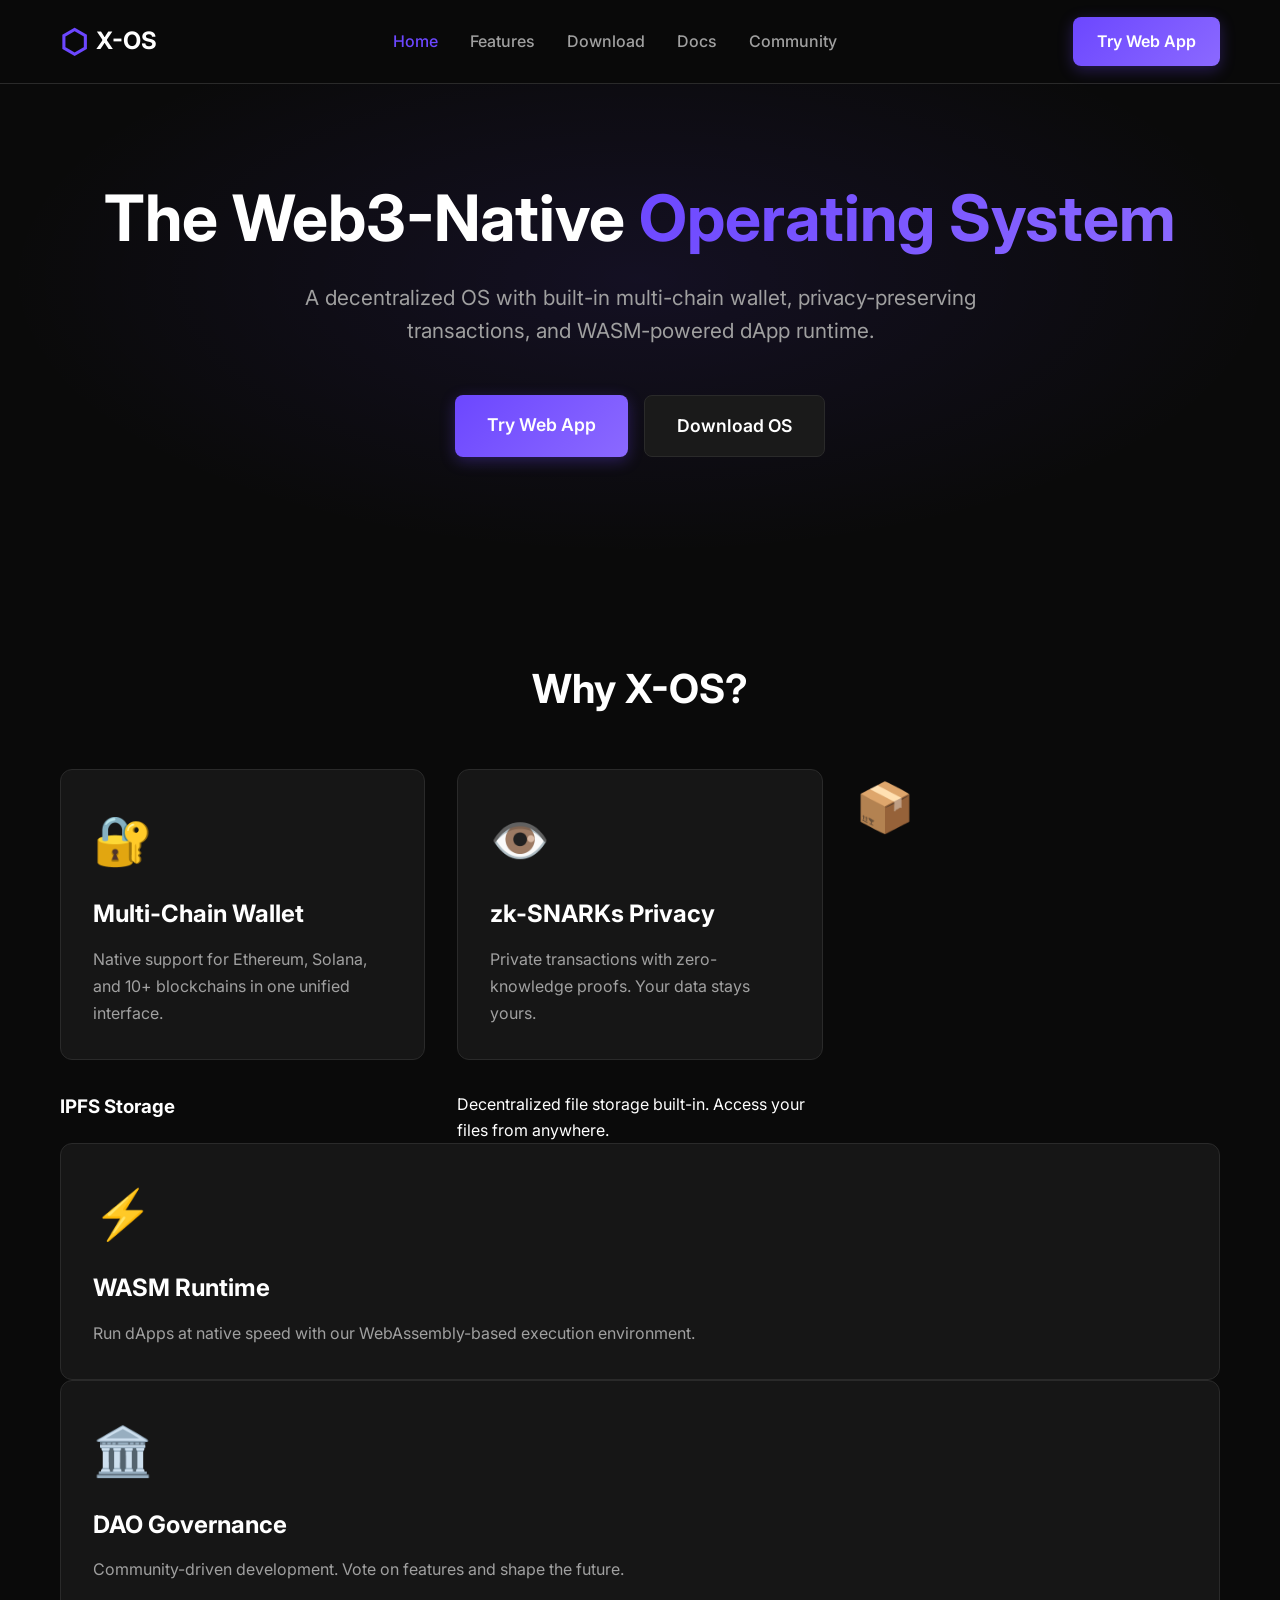
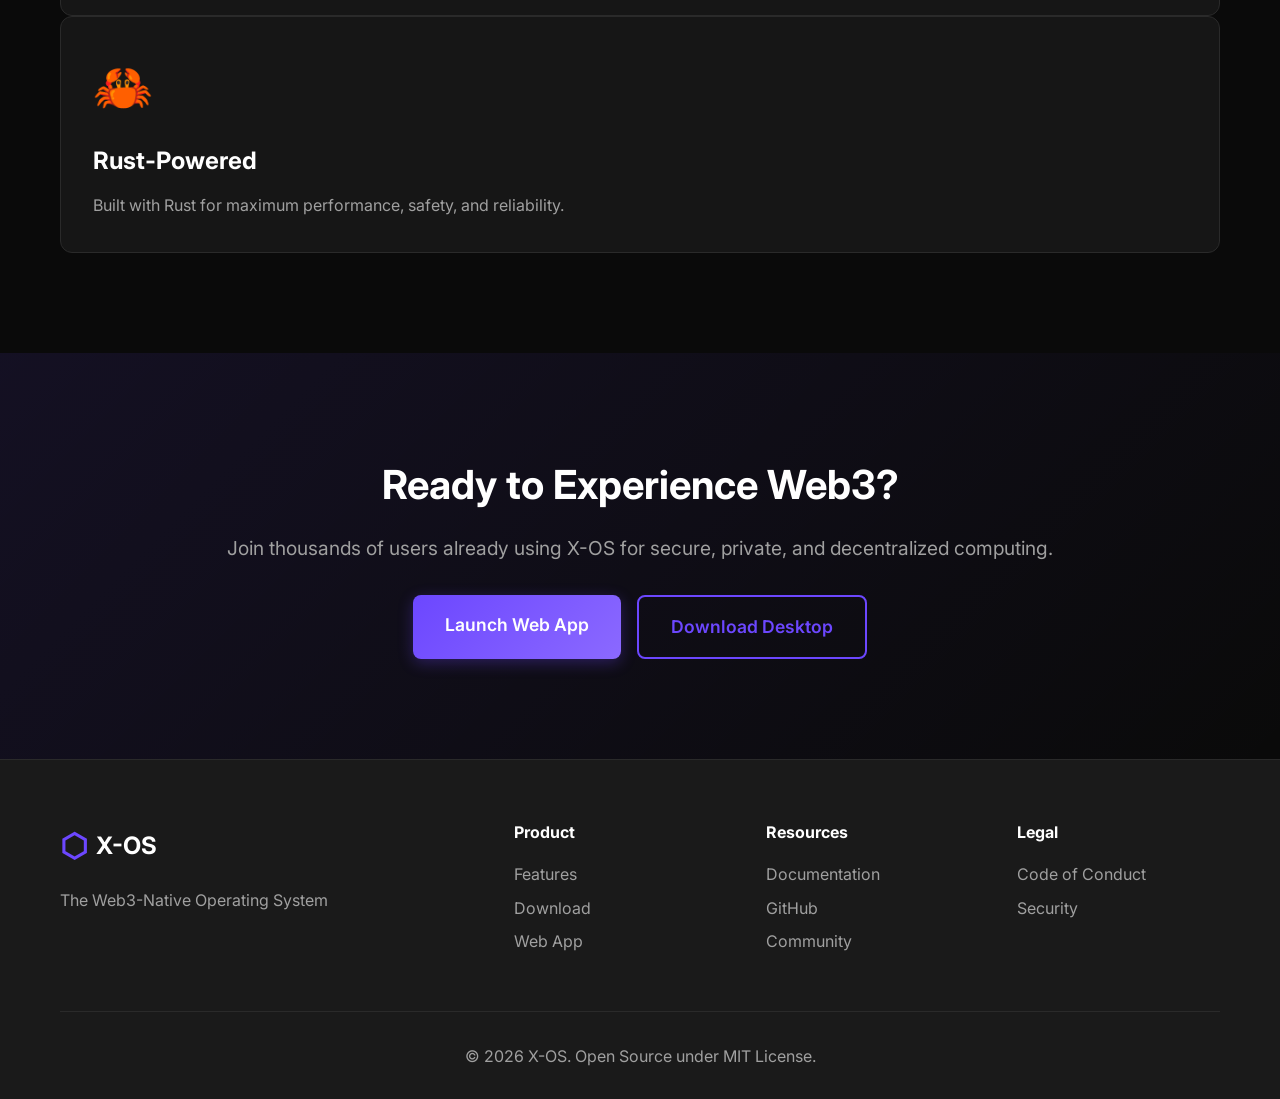
==== website/index.html @ ad099b8e "Clean Xorion ecosystem structure after wallet merge" ====
<!DOCTYPE html>
<html lang="en">
<head>
    <meta charset="UTF-8">
    <meta name="viewport" content="width=device-width, initial-scale=1.0">
    <title>X-OS - The Web3-Native Operating System</title>
    <link rel="stylesheet" href="css/style.css">
    <link href="https://fonts.googleapis.com/css2?family=Inter:wght@300;400;500;600;700&display=swap" rel="stylesheet">
</head>
<body>
    <nav class="navbar">
        <div class="container nav-container">
            <a href="index.html" class="logo">
                <span class="logo-icon">⬡</span>
                <span class="logo-text">X-OS</span>
            </a>
            <ul class="nav-links">
                <li><a href="index.html" class="active">Home</a></li>
                <li><a href="features.html">Features</a></li>
                <li><a href="download.html">Download</a></li>
                <li><a href="docs.html">Docs</a></li>
                <li><a href="community.html">Community</a></li>
            </ul>
            <a href="https://webapp.x-os.network" class="btn btn-primary">Try Web App</a>
        </div>
    </nav>

    <header class="hero">
        <div class="container">
            <h1 class="hero-title">The Web3-Native <span class="gradient-text">Operating System</span></h1>
            <p class="hero-subtitle">A decentralized OS with built-in multi-chain wallet, privacy-preserving transactions, and WASM-powered dApp runtime.</p>
            <div class="hero-buttons">
                <a href="https://webapp.x-os.network" class="btn btn-primary btn-lg">Try Web App</a>
                <a href="download.html" class="btn btn-secondary btn-lg">Download OS</a>
            </div>
        </div>
    </header>

    <section class="features-preview">
        <div class="container">
            <h2 class="section-title">Why X-OS?</h2>
            <div class="features-grid">
                <div class="feature-card">
                    <div class="feature-icon">🔐</div>
                    <h3>Multi-Chain Wallet</h3>
                    <p>Native support for Ethereum, Solana, and 10+ blockchains in one unified interface.</p>
                </div>
                <div class="feature-card">
                    <div class="feature-icon">👁️</div>
                    <h3>zk-SNARKs Privacy</h3>
                    <p>Private transactions with zero-knowledge proofs. Your data stays yours.</p>
                </div>
                <div class="feature-icon">📦</div>
                    <h3>IPFS Storage</h3>
                    <p>Decentralized file storage built-in. Access your files from anywhere.</p>
                </div>
                <div class="feature-card">
                    <div class="feature-icon">⚡</div>
                    <h3>WASM Runtime</h3>
                    <p>Run dApps at native speed with our WebAssembly-based execution environment.</p>
                </div>
                <div class="feature-card">
                    <div class="feature-icon">🏛️</div>
                    <h3>DAO Governance</h3>
                    <p>Community-driven development. Vote on features and shape the future.</p>
                </div>
                <div class="feature-card">
                    <div class="feature-icon">🦀</div>
                    <h3>Rust-Powered</h3>
                    <p>Built with Rust for maximum performance, safety, and reliability.</p>
                </div>
            </div>
        </div>
    </section>

    <section class="cta-section">
        <div class="container">
            <h2>Ready to Experience Web3?</h2>
            <p>Join thousands of users already using X-OS for secure, private, and decentralized computing.</p>
            <div class="cta-buttons">
                <a href="https://webapp.x-os.network" class="btn btn-primary btn-lg">Launch Web App</a>
                <a href="download.html" class="btn btn-outline btn-lg">Download Desktop</a>
            </div>
        </div>
    </section>

    <footer class="footer">
        <div class="container">
            <div class="footer-content">
                <div class="footer-brand">
                    <a href="index.html" class="logo">
                        <span class="logo-icon">⬡</span>
                        <span class="logo-text">X-OS</span>
                    </a>
                    <p>The Web3-Native Operating System</p>
                </div>
                <div class="footer-links">
                    <h4>Product</h4>
                    <ul>
                        <li><a href="features.html">Features</a></li>
                        <li><a href="download.html">Download</a></li>
                        <li><a href="https://webapp.x-os.network">Web App</a></li>
                    </ul>
                </div>
                <div class="footer-links">
                    <h4>Resources</h4>
                    <ul>
                        <li><a href="docs.html">Documentation</a></li>
                        <li><a href="https://github.com/IDevNation/X-OS-Web3-Beta-Multi-Chain-Wallet-SDK">GitHub</a></li>
                        <li><a href="community.html">Community</a></li>
                    </ul>
                </div>
                <div class="footer-links">
                    <h4>Legal</h4>
                    <ul>
                        <li><a href="https://github.com/IDevNation/X-OS-Web3-Beta-Multi-Chain-Wallet-SDK/blob/main/CODE_OF_CONDUCT.md">Code of Conduct</a></li>
                        <li><a href="https://github.com/IDevNation/X-OS-Web3-Beta-Multi-Chain-Wallet-SDK/blob/main/SECURITY.md">Security</a></li>
                    </ul>
                </div>
            </div>
            <div class="footer-bottom">
                <p>&copy; 2026 X-OS. Open Source under MIT License.</p>
            </div>
        </div>
    </footer>

    <script src="js/main.js"></script>
</body>
</html>
---- website/css/style.css ----
/* Reset and Base Styles */
* {
    margin: 0;
    padding: 0;
    box-sizing: border-box;
}

:root {
    --bg-primary: #0a0a0a;
    --bg-secondary: #1a1a1a;
    --bg-card: #161616;
    --text-primary: #ffffff;
    --text-secondary: #a0a0a0;
    --accent-primary: #6c47ff;
    --accent-secondary: #8b69ff;
    --accent-glow: rgba(108, 71, 255, 0.3);
    --border-color: #2a2a2a;
    --success: #00d4aa;
    --warning: #ffb800;
    --error: #ff4757;
}

body {
    font-family: 'Inter', -apple-system, BlinkMacSystemFont, 'Segoe UI', sans-serif;
    background-color: var(--bg-primary);
    color: var(--text-primary);
    line-height: 1.6;
    overflow-x: hidden;
}

.container {
    max-width: 1200px;
    margin: 0 auto;
    padding: 0 20px;
}

/* Navbar */
.navbar {
    position: fixed;
    top: 0;
    left: 0;
    right: 0;
    background: rgba(10, 10, 10, 0.95);
    backdrop-filter: blur(10px);
    border-bottom: 1px solid var(--border-color);
    z-index: 1000;
    padding: 1rem 0;
}

.nav-container {
    display: flex;
    justify-content: space-between;
    align-items: center;
}

.logo {
    display: flex;
    align-items: center;
    gap: 0.5rem;
    text-decoration: none;
    color: var(--text-primary);
    font-weight: 700;
    font-size: 1.5rem;
}

.logo-icon {
    color: var(--accent-primary);
    font-size: 2rem;
    animation: pulse 2s infinite;
}

@keyframes pulse {
    0%, 100% { opacity: 1; }
    50% { opacity: 0.7; }
}

.nav-links {
    display: flex;
    list-style: none;
    gap: 2rem;
}

.nav-links a {
    color: var(--text-secondary);
    text-decoration: none;
    transition: color 0.3s ease;
    font-weight: 500;
}

.nav-links a:hover,
.nav-links a.active {
    color: var(--accent-primary);
}

/* Buttons */
.btn {
    display: inline-block;
    padding: 0.75rem 1.5rem;
    border-radius: 8px;
    text-decoration: none;
    font-weight: 600;
    transition: all 0.3s ease;
    cursor: pointer;
    border: none;
    font-size: 1rem;
}

.btn-primary {
    background: linear-gradient(135deg, var(--accent-primary), var(--accent-secondary));
    color: white;
    box-shadow: 0 4px 15px var(--accent-glow);
}

.btn-primary:hover {
    transform: translateY(-2px);
    box-shadow: 0 6px 20px var(--accent-glow);
}

.btn-secondary {
    background: var(--bg-secondary);
    color: var(--text-primary);
    border: 1px solid var(--border-color);
}

.btn-secondary:hover {
    background: var(--border-color);
}

.btn-outline {
    background: transparent;
    color: var(--accent-primary);
    border: 2px solid var(--accent-primary);
}

.btn-outline:hover {
    background: var(--accent-primary);
    color: white;
}

.btn-lg {
    padding: 1rem 2rem;
    font-size: 1.1rem;
}

/* Hero Section */
.hero {
    padding: 180px 0 100px;
    text-align: center;
    background: radial-gradient(ellipse at center, rgba(108, 71, 255, 0.1) 0%, transparent 70%);
}

.hero-title {
    font-size: 4rem;
    font-weight: 700;
    margin-bottom: 1.5rem;
    line-height: 1.2;
}

.gradient-text {
    background: linear-gradient(135deg, var(--accent-primary), var(--accent-secondary));
    -webkit-background-clip: text;
    -webkit-text-fill-color: transparent;
    background-clip: text;
}

.hero-subtitle {
    font-size: 1.3rem;
    color: var(--text-secondary);
    max-width: 700px;
    margin: 0 auto 3rem;
}

.hero-buttons {
    display: flex;
    gap: 1rem;
    justify-content: center;
    flex-wrap: wrap;
}

/* Features Preview */
.features-preview {
    padding: 100px 0;
}

.section-title {
    text-align: center;
    font-size: 2.5rem;
    margin-bottom: 3rem;
}

.features-grid {
    display: grid;
    grid-template-columns: repeat(auto-fit, minmax(300px, 1fr));
    gap: 2rem;
}

.feature-card {
    background: var(--bg-card);
    padding: 2rem;
    border-radius: 12px;
    border: 1px solid var(--border-color);
    transition: all 0.3s ease;
}

.feature-card:hover {
    transform: translateY(-5px);
    border-color: var(--accent-primary);
    box-shadow: 0 10px 30px rgba(0, 0, 0, 0.3);
}

.feature-icon {
    font-size: 3rem;
    margin-bottom: 1rem;
}

.feature-card h3 {
    font-size: 1.5rem;
    margin-bottom: 0.75rem;
    color: var(--text-primary);
}

.feature-card p {
    color: var(--text-secondary);
    line-height: 1.7;
}

/* CTA Section */
.cta-section {
    padding: 100px 0;
    text-align: center;
    background: linear-gradient(135deg, rgba(108, 71, 255, 0.1), rgba(10, 10, 10, 0));
}

.cta-section h2 {
    font-size: 2.5rem;
    margin-bottom: 1rem;
}

.cta-section p {
    color: var(--text-secondary);
    font-size: 1.2rem;
    margin-bottom: 2rem;
}

.cta-buttons {
    display: flex;
    gap: 1rem;
    justify-content: center;
    flex-wrap: wrap;
}

/* Footer */
.footer {
    background: var(--bg-secondary);
    padding: 60px 0 30px;
    border-top: 1px solid var(--border-color);
}

.footer-content {
    display: grid;
    grid-template-columns: 2fr 1fr 1fr 1fr;
    gap: 3rem;
    margin-bottom: 3rem;
}

.footer-brand .logo {
    margin-bottom: 1rem;
}

.footer-brand p {
    color: var(--text-secondary);
}

.footer-links h4 {
    margin-bottom: 1rem;
    color: var(--text-primary);
}

.footer-links ul {
    list-style: none;
}

.footer-links li {
    margin-bottom: 0.5rem;
}

.footer-links a {
    color: var(--text-secondary);
    text-decoration: none;
    transition: color 0.3s ease;
}

.footer-links a:hover {
    color: var(--accent-primary);
}

.footer-bottom {
    text-align: center;
    padding-top: 2rem;
    border-top: 1px solid var(--border-color);
    color: var(--text-secondary);
}

/* Responsive Design */
@media (max-width: 768px) {
    .hero-title {
        font-size: 2.5rem;
    }

    .nav-links {
        display: none;
    }

    .footer-content {
        grid-template-columns: 1fr;
        gap: 2rem;
    }

    .features-grid {
        grid-template-columns: 1fr;
    }
}

/* Animations */
@keyframes fadeInUp {
    from {
        opacity: 0;
        transform: translateY(30px);
    }
    to {
        opacity: 1;
        transform: translateY(0);
    }
}

.hero-title,
.hero-subtitle,
.hero-buttons {
    animation: fadeInUp 0.8s ease-out;
}

.feature-card {
    animation: fadeInUp 0.8s ease-out;
    animation-fill-mode: both;
}

.feature-card:nth-child(1) { animation-delay: 0.1s; }
.feature-card:nth-child(2) { animation-delay: 0.2s; }
.feature-card:nth-child(3) { animation-delay: 0.3s; }
.feature-card:nth-child(4) { animation-delay: 0.4s; }
.feature-card:nth-child(5) { animation-delay: 0.5s; }
.feature-card:nth-child(6) { animation-delay: 0.6s; }
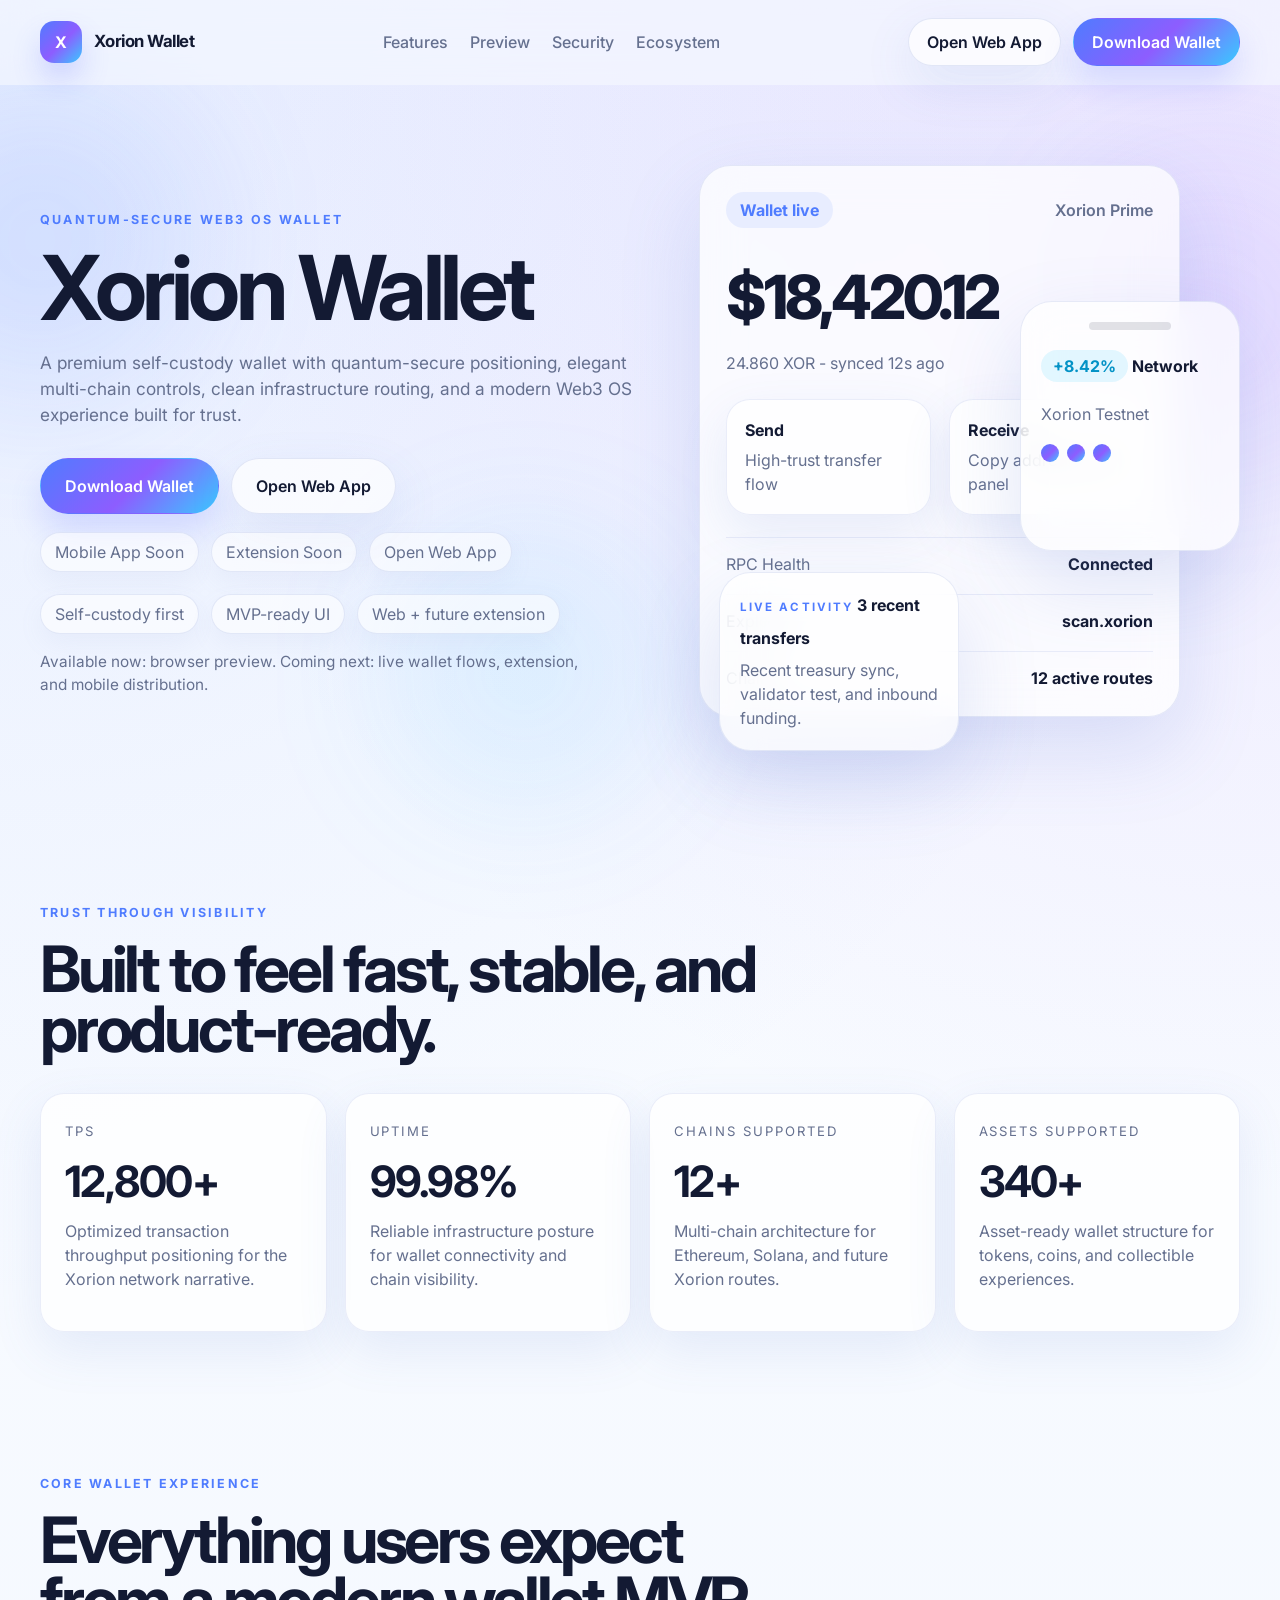
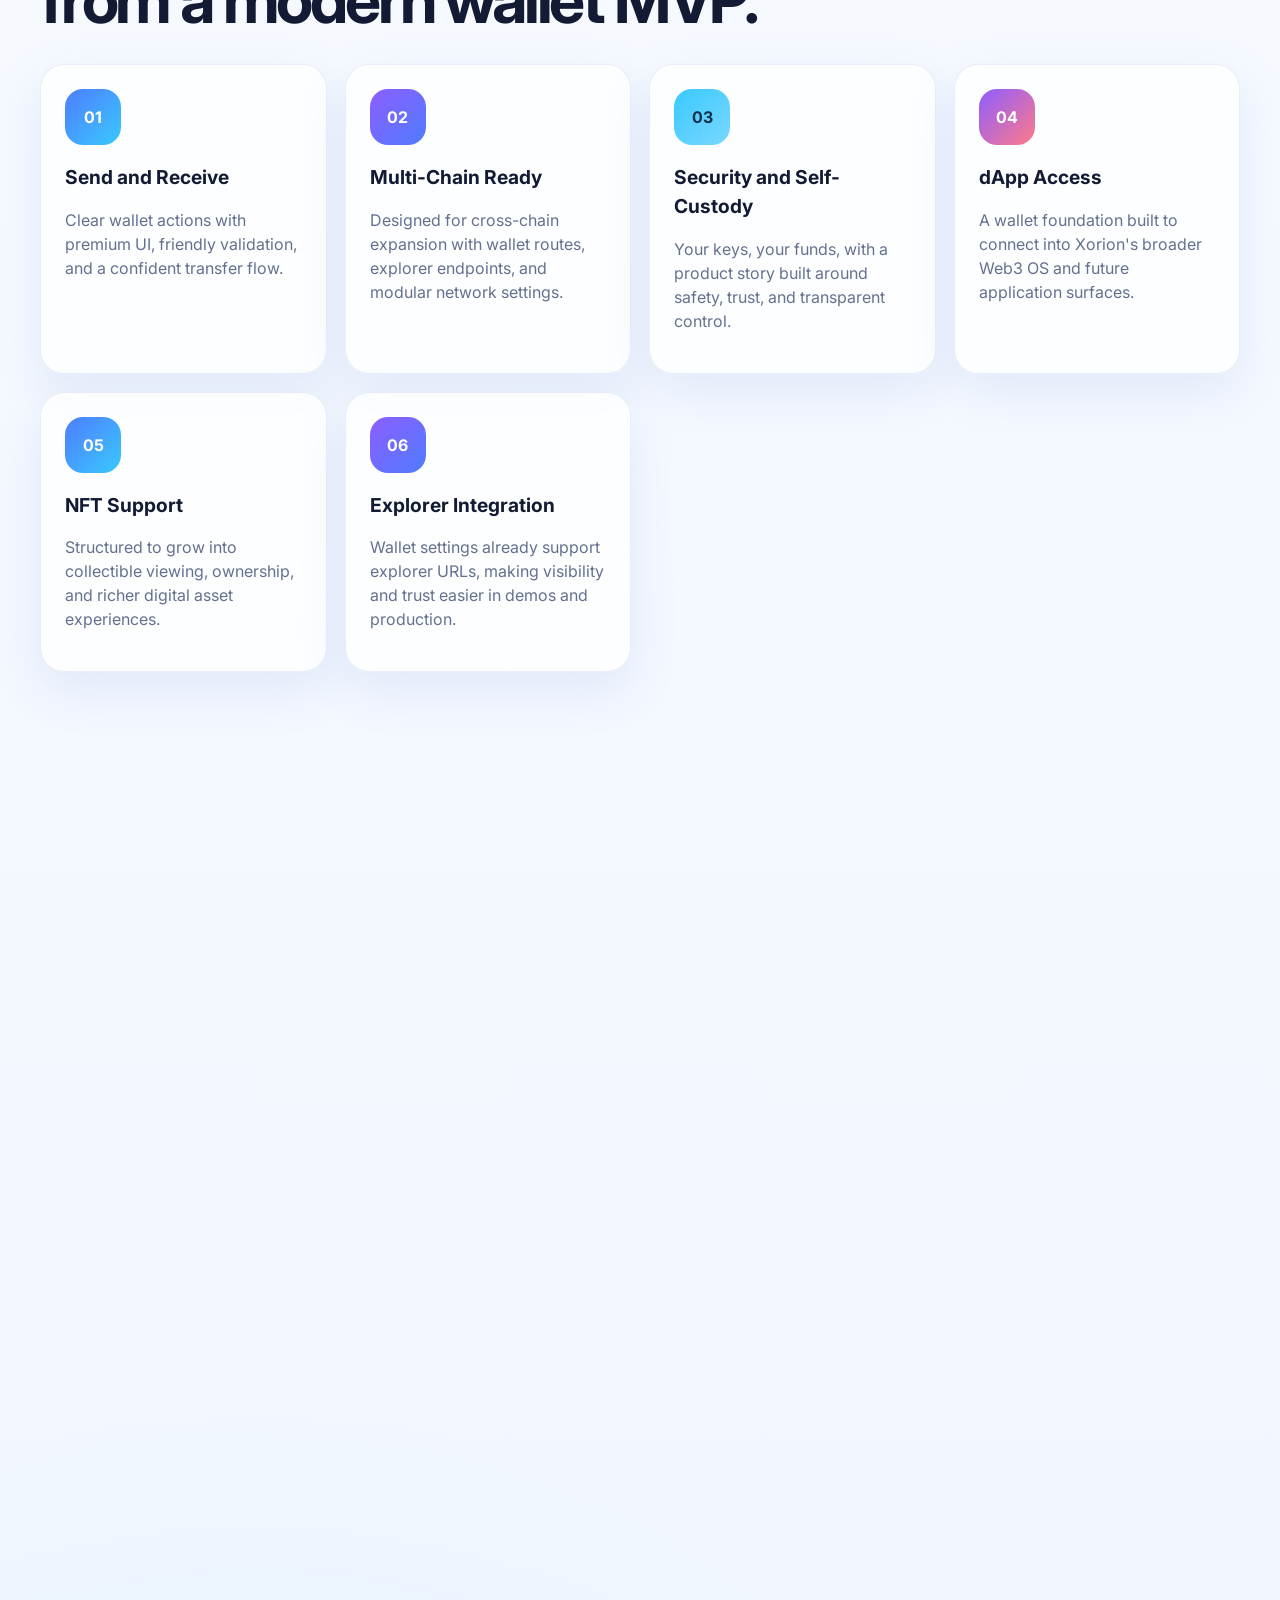
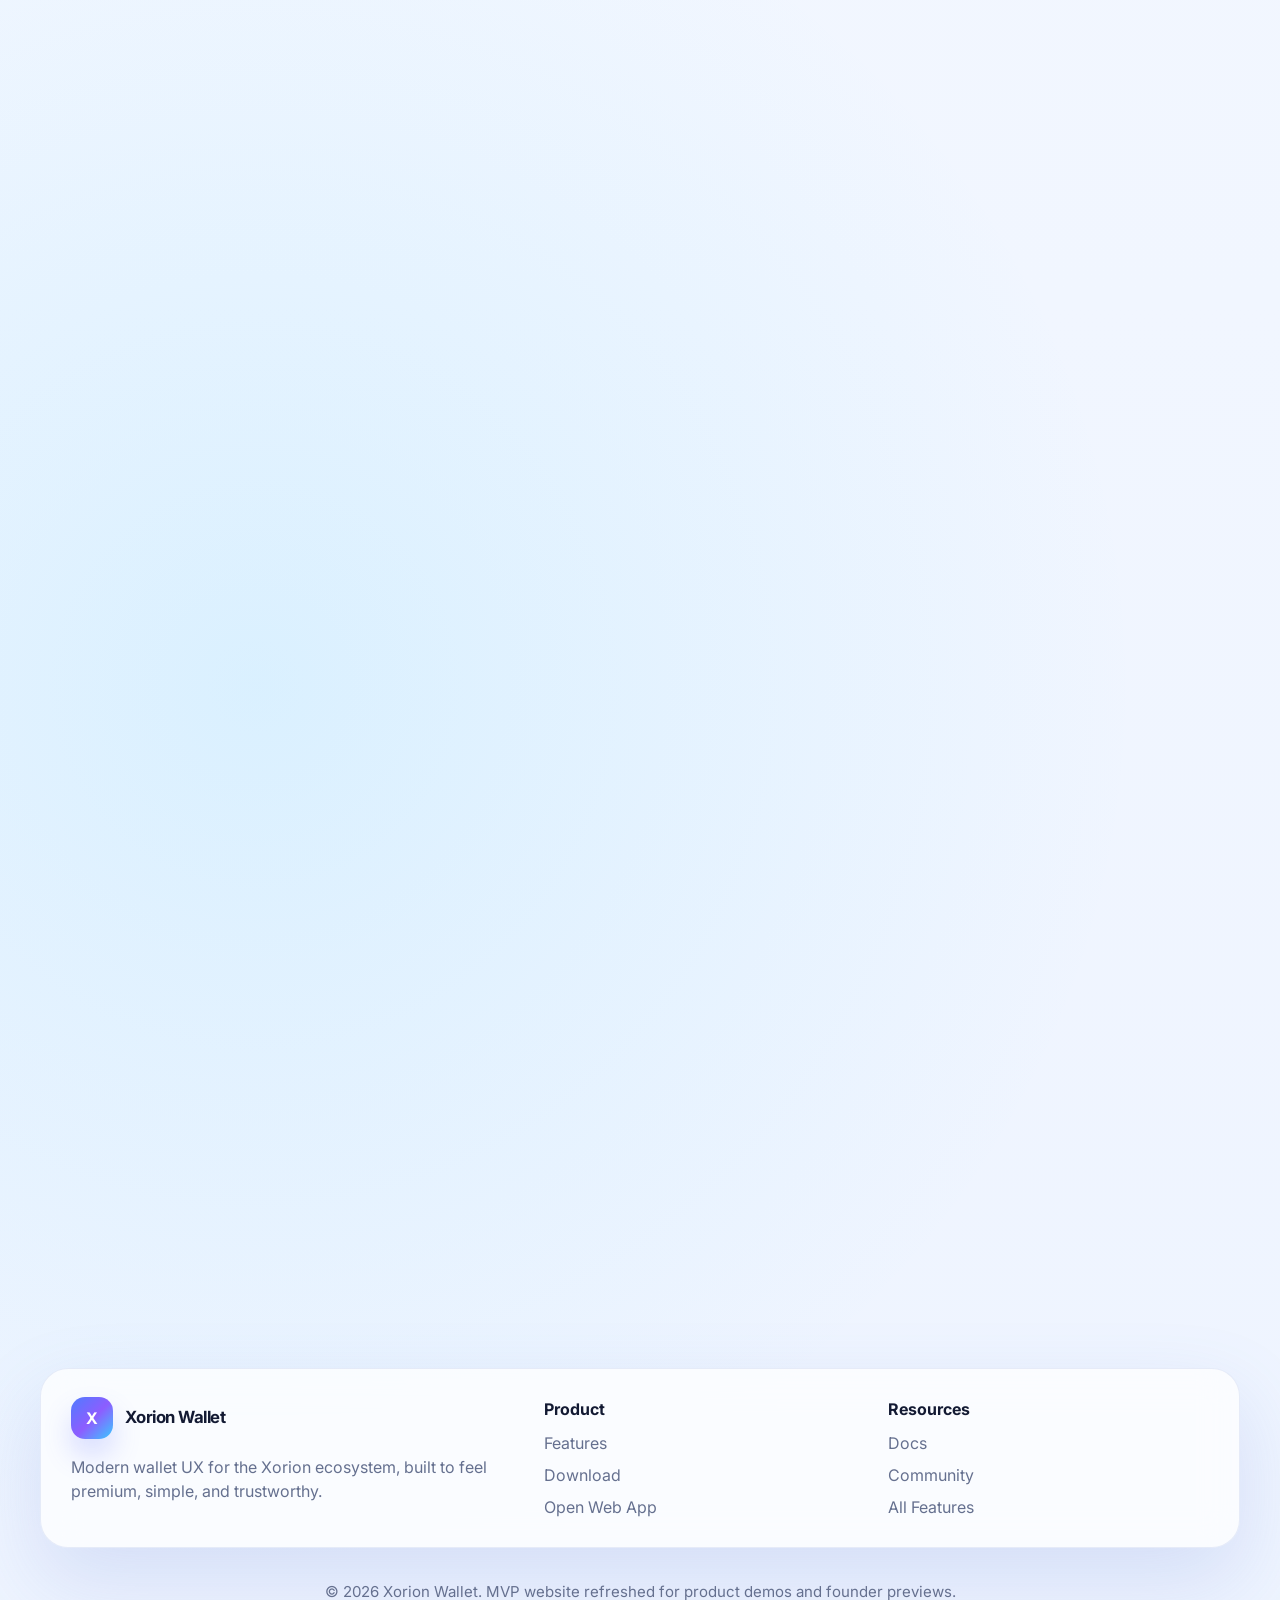
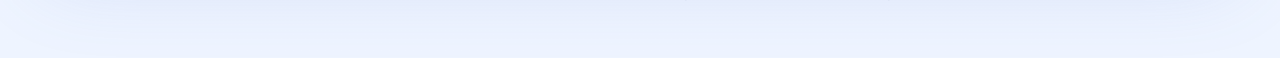
==== commit 55151bfb: "feat: polish xorion wallet and website mvp" ====
--- a/website/index.html
+++ b/website/index.html
@@ -3,126 +3,346 @@
 <head>
     <meta charset="UTF-8">
     <meta name="viewport" content="width=device-width, initial-scale=1.0">
-    <title>X-OS - The Web3-Native Operating System</title>
+    <title>Xorion Wallet | Quantum-Secure Web3 Wallet</title>
+    <meta
+        name="description"
+        content="Xorion Wallet is a premium Web3 wallet with a quantum-secure narrative, clean self-custody experience, browser access, and a modern blockchain operating layer."
+    >
     <link rel="stylesheet" href="css/style.css">
-    <link href="https://fonts.googleapis.com/css2?family=Inter:wght@300;400;500;600;700&display=swap" rel="stylesheet">
+    <link rel="preconnect" href="https://fonts.googleapis.com">
+    <link rel="preconnect" href="https://fonts.gstatic.com" crossorigin>
+    <link href="https://fonts.googleapis.com/css2?family=Inter:wght@400;500;600;700;800&display=swap" rel="stylesheet">
 </head>
 <body>
-    <nav class="navbar">
-        <div class="container nav-container">
-            <a href="index.html" class="logo">
-                <span class="logo-icon">⬡</span>
-                <span class="logo-text">X-OS</span>
-            </a>
-            <ul class="nav-links">
-                <li><a href="index.html" class="active">Home</a></li>
-                <li><a href="features.html">Features</a></li>
-                <li><a href="download.html">Download</a></li>
-                <li><a href="docs.html">Docs</a></li>
-                <li><a href="community.html">Community</a></li>
-            </ul>
-            <a href="https://webapp.x-os.network" class="btn btn-primary">Try Web App</a>
-        </div>
-    </nav>
-
-    <header class="hero">
-        <div class="container">
-            <h1 class="hero-title">The Web3-Native <span class="gradient-text">Operating System</span></h1>
-            <p class="hero-subtitle">A decentralized OS with built-in multi-chain wallet, privacy-preserving transactions, and WASM-powered dApp runtime.</p>
-            <div class="hero-buttons">
-                <a href="https://webapp.x-os.network" class="btn btn-primary btn-lg">Try Web App</a>
-                <a href="download.html" class="btn btn-secondary btn-lg">Download OS</a>
+    <div class="site-shell">
+        <div class="orb orb-a"></div>
+        <div class="orb orb-b"></div>
+        <div class="orb orb-c"></div>
+
+        <header class="navbar">
+            <div class="container nav-container">
+                <a href="index.html" class="logo">
+                    <span class="logo-mark">X</span>
+                    <span class="logo-text">Xorion Wallet</span>
+                </a>
+
+                <nav class="nav-links">
+                    <a href="#features">Features</a>
+                    <a href="#preview">Preview</a>
+                    <a href="#security">Security</a>
+                    <a href="#ecosystem">Ecosystem</a>
+                </nav>
+
+                <div class="nav-actions">
+                    <a href="https://webapp.x-os.network" class="btn btn-ghost">Open Web App</a>
+                    <a href="#final-cta" class="btn btn-primary">Download Wallet</a>
+                </div>
             </div>
-        </div>
-    </header>
-
-    <section class="features-preview">
-        <div class="container">
-            <h2 class="section-title">Why X-OS?</h2>
-            <div class="features-grid">
-                <div class="feature-card">
-                    <div class="feature-icon">🔐</div>
-                    <h3>Multi-Chain Wallet</h3>
-                    <p>Native support for Ethereum, Solana, and 10+ blockchains in one unified interface.</p>
-                </div>
-                <div class="feature-card">
-                    <div class="feature-icon">👁️</div>
-                    <h3>zk-SNARKs Privacy</h3>
-                    <p>Private transactions with zero-knowledge proofs. Your data stays yours.</p>
-                </div>
-                <div class="feature-icon">📦</div>
-                    <h3>IPFS Storage</h3>
-                    <p>Decentralized file storage built-in. Access your files from anywhere.</p>
-                </div>
-                <div class="feature-card">
-                    <div class="feature-icon">⚡</div>
-                    <h3>WASM Runtime</h3>
-                    <p>Run dApps at native speed with our WebAssembly-based execution environment.</p>
-                </div>
-                <div class="feature-card">
-                    <div class="feature-icon">🏛️</div>
-                    <h3>DAO Governance</h3>
-                    <p>Community-driven development. Vote on features and shape the future.</p>
-                </div>
-                <div class="feature-card">
-                    <div class="feature-icon">🦀</div>
-                    <h3>Rust-Powered</h3>
-                    <p>Built with Rust for maximum performance, safety, and reliability.</p>
-                </div>
-            </div>
-        </div>
-    </section>
-
-    <section class="cta-section">
-        <div class="container">
-            <h2>Ready to Experience Web3?</h2>
-            <p>Join thousands of users already using X-OS for secure, private, and decentralized computing.</p>
-            <div class="cta-buttons">
-                <a href="https://webapp.x-os.network" class="btn btn-primary btn-lg">Launch Web App</a>
-                <a href="download.html" class="btn btn-outline btn-lg">Download Desktop</a>
-            </div>
-        </div>
-    </section>
-
-    <footer class="footer">
-        <div class="container">
-            <div class="footer-content">
+        </header>
+
+        <main>
+            <section class="hero">
+                <div class="container hero-grid">
+                    <div class="hero-copy">
+                        <div class="eyebrow">Quantum-secure Web3 OS wallet</div>
+                        <h1>Xorion Wallet</h1>
+                        <p class="hero-subtitle">
+                            A premium self-custody wallet with quantum-secure positioning, elegant multi-chain controls,
+                            clean infrastructure routing, and a modern Web3 OS experience built for trust.
+                        </p>
+
+                        <div class="hero-actions">
+                            <a href="#final-cta" class="btn btn-primary btn-lg">Download Wallet</a>
+                            <a href="https://webapp.x-os.network" class="btn btn-secondary btn-lg">Open Web App</a>
+                        </div>
+
+                        <div class="hero-mini-actions">
+                            <a href="#final-cta" class="mini-action">Mobile App Soon</a>
+                            <a href="#final-cta" class="mini-action">Extension Soon</a>
+                            <a href="https://webapp.x-os.network" class="mini-action">Open Web App</a>
+                        </div>
+
+                        <div class="hero-proof">
+                            <div class="proof-chip">Self-custody first</div>
+                            <div class="proof-chip">MVP-ready UI</div>
+                            <div class="proof-chip">Web + future extension</div>
+                        </div>
+                        <p class="hero-availability">
+                            Available now: browser preview. Coming next: live wallet flows, extension, and mobile distribution.
+                        </p>
+                    </div>
+
+                    <div class="hero-visual">
+                        <div class="mockup-stack">
+                            <div class="mockup mockup-main floating-card">
+                                <div class="mockup-header">
+                                    <span class="status-pill">Wallet live</span>
+                                    <span class="status-text">Xorion Prime</span>
+                                </div>
+                                <div class="mockup-balance">$18,420.12</div>
+                                <div class="mockup-caption">24.860 XOR - synced 12s ago</div>
+                                <div class="mockup-actions">
+                                    <div class="mockup-action-card">
+                                        <strong>Send</strong>
+                                        <span>High-trust transfer flow</span>
+                                    </div>
+                                    <div class="mockup-action-card">
+                                        <strong>Receive</strong>
+                                        <span>Copy address or QR panel</span>
+                                    </div>
+                                </div>
+                                <div class="mockup-list">
+                                    <div class="mockup-row">
+                                        <span>RPC Health</span>
+                                        <strong>Connected</strong>
+                                    </div>
+                                    <div class="mockup-row">
+                                        <span>Explorer</span>
+                                        <strong>scan.xorion</strong>
+                                    </div>
+                                    <div class="mockup-row">
+                                        <span>Chains</span>
+                                        <strong>12 active routes</strong>
+                                    </div>
+                                </div>
+                            </div>
+
+                            <div class="mockup mockup-side mockup-mobile floating-card">
+                                <div class="mobile-notch"></div>
+                                <div class="mini-stat">+8.42%</div>
+                                <strong>Network</strong>
+                                <p>Xorion Testnet</p>
+                                <div class="mini-bubbles">
+                                    <span></span>
+                                    <span></span>
+                                    <span></span>
+                                </div>
+                            </div>
+
+                            <div class="mockup mockup-side mockup-summary floating-card">
+                                <span class="eyebrow small">Live activity</span>
+                                <strong>3 recent transfers</strong>
+                                <p>Recent treasury sync, validator test, and inbound funding.</p>
+                            </div>
+                        </div>
+                    </div>
+                </div>
+            </section>
+
+            <section class="stats-section" id="stats">
+                <div class="container">
+                    <div class="section-heading">
+                        <div class="eyebrow">Trust through visibility</div>
+                        <h2>Built to feel fast, stable, and product-ready.</h2>
+                    </div>
+
+                    <div class="stats-grid">
+                        <article class="stat-card reveal-card">
+                            <span class="stat-label">TPS</span>
+                            <strong class="stat-value" data-count="12800">0</strong>
+                            <p>Optimized transaction throughput positioning for the Xorion network narrative.</p>
+                        </article>
+                        <article class="stat-card reveal-card">
+                            <span class="stat-label">Uptime</span>
+                            <strong class="stat-value" data-count="99.98">0</strong>
+                            <p>Reliable infrastructure posture for wallet connectivity and chain visibility.</p>
+                        </article>
+                        <article class="stat-card reveal-card">
+                            <span class="stat-label">Chains Supported</span>
+                            <strong class="stat-value" data-count="12">0</strong>
+                            <p>Multi-chain architecture for Ethereum, Solana, and future Xorion routes.</p>
+                        </article>
+                        <article class="stat-card reveal-card">
+                            <span class="stat-label">Assets Supported</span>
+                            <strong class="stat-value" data-count="340">0</strong>
+                            <p>Asset-ready wallet structure for tokens, coins, and collectible experiences.</p>
+                        </article>
+                    </div>
+                </div>
+            </section>
+
+            <section class="features-section" id="features">
+                <div class="container">
+                    <div class="section-heading">
+                        <div class="eyebrow">Core wallet experience</div>
+                        <h2>Everything users expect from a modern wallet MVP.</h2>
+                    </div>
+
+                    <div class="feature-grid">
+                        <article class="feature-card reveal-card">
+                            <div class="feature-icon gradient-blue">01</div>
+                            <h3>Send and Receive</h3>
+                            <p>Clear wallet actions with premium UI, friendly validation, and a confident transfer flow.</p>
+                        </article>
+                        <article class="feature-card reveal-card">
+                            <div class="feature-icon gradient-purple">02</div>
+                            <h3>Multi-Chain Ready</h3>
+                            <p>Designed for cross-chain expansion with wallet routes, explorer endpoints, and modular network settings.</p>
+                        </article>
+                        <article class="feature-card reveal-card">
+                            <div class="feature-icon gradient-cyan">03</div>
+                            <h3>Security and Self-Custody</h3>
+                            <p>Your keys, your funds, with a product story built around safety, trust, and transparent control.</p>
+                        </article>
+                        <article class="feature-card reveal-card">
+                            <div class="feature-icon gradient-mix">04</div>
+                            <h3>dApp Access</h3>
+                            <p>A wallet foundation built to connect into Xorion's broader Web3 OS and future application surfaces.</p>
+                        </article>
+                        <article class="feature-card reveal-card">
+                            <div class="feature-icon gradient-blue">05</div>
+                            <h3>NFT Support</h3>
+                            <p>Structured to grow into collectible viewing, ownership, and richer digital asset experiences.</p>
+                        </article>
+                        <article class="feature-card reveal-card">
+                            <div class="feature-icon gradient-purple">06</div>
+                            <h3>Explorer Integration</h3>
+                            <p>Wallet settings already support explorer URLs, making visibility and trust easier in demos and production.</p>
+                        </article>
+                    </div>
+                </div>
+            </section>
+
+            <section class="preview-section" id="preview">
+                <div class="container preview-grid">
+                    <div class="preview-copy">
+                        <div class="eyebrow">Wallet preview</div>
+                        <h2>One product language across desktop, browser, and mobile-ready surfaces.</h2>
+                        <p>
+                            Xorion Wallet now has a more product-grade command center: balance cards, quick actions,
+                            recent activity, receive flow, settings controls, and a cleaner infrastructure story.
+                        </p>
+                        <div class="preview-points">
+                            <div class="preview-point">Dashboard with balance, activity, and network status</div>
+                            <div class="preview-point">Send flow with validation and transaction summary</div>
+                            <div class="preview-point">Receive flow with address card, copy action, and QR placeholder</div>
+                            <div class="preview-point">Settings with RPC and explorer endpoint control</div>
+                        </div>
+                    </div>
+
+                    <div class="preview-cards">
+                        <div class="preview-card large reveal-card">
+                            <div class="preview-card-head">
+                                <span class="eyebrow small">Dashboard</span>
+                                <span class="live-dot">Live</span>
+                            </div>
+                            <div class="preview-balance">24.860 XOR</div>
+                            <div class="preview-actions">
+                                <span>Send</span>
+                                <span>Receive</span>
+                                <span>Settings</span>
+                            </div>
+                            <div class="preview-chart"></div>
+                        </div>
+                        <div class="preview-card small reveal-card">
+                            <span class="eyebrow small">Mobile feel</span>
+                            <strong>Copy address</strong>
+                            <p>Clean receive surface with premium glass card styling.</p>
+                        </div>
+                        <div class="preview-card small reveal-card">
+                            <span class="eyebrow small">Web app</span>
+                            <strong>Open in browser</strong>
+                            <p>WASM-safe wallet UI without native-only dependency regressions.</p>
+                        </div>
+                    </div>
+                </div>
+            </section>
+
+            <section class="security-section" id="security">
+                <div class="container security-card">
+                    <div class="security-copy">
+                        <div class="eyebrow">Security</div>
+                        <h2>Your keys, your funds.</h2>
+                        <p>
+                            Xorion Wallet is being shaped around self-custody, transparent infrastructure settings,
+                            and high-trust wallet UX. The product story is simple: users stay in control while the
+                            interface makes blockchain feel safer, calmer, and easier to understand.
+                        </p>
+                    </div>
+                    <div class="security-points">
+                        <div class="security-point">Self-custody-first product direction</div>
+                        <div class="security-point">Clear network and explorer visibility</div>
+                        <div class="security-point">Simple transfer surfaces for beginner confidence</div>
+                    </div>
+                </div>
+            </section>
+
+            <section class="ecosystem-section" id="ecosystem">
+                <div class="container">
+                    <div class="section-heading">
+                        <div class="eyebrow">Ecosystem</div>
+                        <h2>Xorion is bigger than a wallet.</h2>
+                    </div>
+
+                    <div class="ecosystem-grid">
+                        <article class="ecosystem-card reveal-card">
+                            <strong>explorer.xorion</strong>
+                            <p>Wallet-friendly discovery layer for assets, activity, and connected accounts.</p>
+                        </article>
+                        <article class="ecosystem-card reveal-card">
+                            <strong>scan.xorion</strong>
+                            <p>Transaction visibility and infrastructure trust for users, demos, and future growth.</p>
+                        </article>
+                        <article class="ecosystem-card reveal-card">
+                            <strong>Xorion Network</strong>
+                            <p>The chain and operating environment story behind routing, wallets, and performance claims.</p>
+                        </article>
+                        <article class="ecosystem-card reveal-card">
+                            <strong>Future Apps</strong>
+                            <p>Extension, mobile experiences, ecosystem tooling, and next-phase product expansion.</p>
+                        </article>
+                    </div>
+                </div>
+            </section>
+
+            <section class="final-cta" id="final-cta">
+                <div class="container final-cta-card">
+                    <div>
+                        <div class="eyebrow">Ready to launch</div>
+                        <h2>Bring users into Xorion Wallet.</h2>
+                        <p>Start with the MVP web wallet today, then expand into live wallet connectivity, extension, mobile, and the broader Xorion ecosystem.</p>
+                    </div>
+                    <div class="cta-actions">
+                        <a href="https://webapp.x-os.network" class="btn btn-primary btn-lg">Open Web Wallet</a>
+                        <a href="download.html" class="btn btn-secondary btn-lg">Download Wallet</a>
+                    </div>
+                </div>
+            </section>
+        </main>
+
+        <footer class="footer">
+            <div class="container footer-content">
                 <div class="footer-brand">
                     <a href="index.html" class="logo">
-                        <span class="logo-icon">⬡</span>
-                        <span class="logo-text">X-OS</span>
+                        <span class="logo-mark">X</span>
+                        <span class="logo-text">Xorion Wallet</span>
                     </a>
-                    <p>The Web3-Native Operating System</p>
-                </div>
+                    <p>Modern wallet UX for the Xorion ecosystem, built to feel premium, simple, and trustworthy.</p>
+                </div>
+
                 <div class="footer-links">
                     <h4>Product</h4>
                     <ul>
-                        <li><a href="features.html">Features</a></li>
+                        <li><a href="#features">Features</a></li>
                         <li><a href="download.html">Download</a></li>
-                        <li><a href="https://webapp.x-os.network">Web App</a></li>
+                        <li><a href="https://webapp.x-os.network">Open Web App</a></li>
                     </ul>
                 </div>
+
                 <div class="footer-links">
                     <h4>Resources</h4>
                     <ul>
-                        <li><a href="docs.html">Documentation</a></li>
-                        <li><a href="https://github.com/IDevNation/X-OS-Web3-Beta-Multi-Chain-Wallet-SDK">GitHub</a></li>
+                        <li><a href="docs.html">Docs</a></li>
                         <li><a href="community.html">Community</a></li>
+                        <li><a href="features.html">All Features</a></li>
                     </ul>
                 </div>
-                <div class="footer-links">
-                    <h4>Legal</h4>
-                    <ul>
-                        <li><a href="https://github.com/IDevNation/X-OS-Web3-Beta-Multi-Chain-Wallet-SDK/blob/main/CODE_OF_CONDUCT.md">Code of Conduct</a></li>
-                        <li><a href="https://github.com/IDevNation/X-OS-Web3-Beta-Multi-Chain-Wallet-SDK/blob/main/SECURITY.md">Security</a></li>
-                    </ul>
-                </div>
             </div>
-            <div class="footer-bottom">
-                <p>&copy; 2026 X-OS. Open Source under MIT License.</p>
+            <div class="container footer-bottom">
+                <p>&copy; 2026 Xorion Wallet. MVP website refreshed for product demos and founder previews.</p>
             </div>
-        </div>
-    </footer>
+        </footer>
+    </div>
 
     <script src="js/main.js"></script>
 </body>
--- a/website/css/style.css
+++ b/website/css/style.css
@@ -1,352 +1,879 @@
-/* Reset and Base Styles */
+:root {
+    --bg: #f5f8ff;
+    --bg-soft: rgba(255, 255, 255, 0.78);
+    --surface: rgba(255, 255, 255, 0.72);
+    --surface-strong: #ffffff;
+    --text: #131a33;
+    --muted: #65708f;
+    --line: rgba(114, 135, 201, 0.16);
+    --blue: #4f7cff;
+    --purple: #8d5dff;
+    --cyan: #39c9ff;
+    --red: #ff7a89;
+    --gradient-main: linear-gradient(135deg, #4f7cff 0%, #8d5dff 52%, #39c9ff 100%);
+    --gradient-soft: linear-gradient(135deg, rgba(79, 124, 255, 0.14), rgba(141, 93, 255, 0.12), rgba(57, 201, 255, 0.1));
+    --shadow-lg: 0 32px 80px rgba(92, 121, 209, 0.18);
+    --shadow-md: 0 18px 50px rgba(92, 121, 209, 0.12);
+    --shadow-sm: 0 10px 24px rgba(140, 156, 203, 0.08);
+    --radius-xl: 32px;
+    --radius-lg: 24px;
+    --radius-md: 18px;
+    --radius-pill: 999px;
+    --space-1: 8px;
+    --space-2: 12px;
+    --space-3: 18px;
+    --space-4: 24px;
+    --space-5: 32px;
+    --type-display: clamp(3rem, 7vw, 6rem);
+    --type-heading: clamp(2.2rem, 5vw, 4rem);
+    --type-body: 1.08rem;
+    --bg-primary: #f5f8ff;
+    --bg-secondary: #eef3ff;
+    --bg-card: rgba(255, 255, 255, 0.76);
+    --text-primary: #131a33;
+    --text-secondary: #65708f;
+    --accent-primary: #4f7cff;
+    --accent-secondary: #8d5dff;
+    --accent-glow: rgba(79, 124, 255, 0.22);
+    --border-color: rgba(114, 135, 201, 0.16);
+    --success: #18b37b;
+    --warning: #f7a120;
+    --error: #ef5466;
+}
+
 * {
+    box-sizing: border-box;
+}
+
+html {
+    scroll-behavior: smooth;
+}
+
+body {
     margin: 0;
-    padding: 0;
-    box-sizing: border-box;
-}
-
-:root {
-    --bg-primary: #0a0a0a;
-    --bg-secondary: #1a1a1a;
-    --bg-card: #161616;
-    --text-primary: #ffffff;
-    --text-secondary: #a0a0a0;
-    --accent-primary: #6c47ff;
-    --accent-secondary: #8b69ff;
-    --accent-glow: rgba(108, 71, 255, 0.3);
-    --border-color: #2a2a2a;
-    --success: #00d4aa;
-    --warning: #ffb800;
-    --error: #ff4757;
-}
-
-body {
-    font-family: 'Inter', -apple-system, BlinkMacSystemFont, 'Segoe UI', sans-serif;
-    background-color: var(--bg-primary);
-    color: var(--text-primary);
-    line-height: 1.6;
+    font-family: "Inter", -apple-system, BlinkMacSystemFont, "Segoe UI", sans-serif;
+    color: var(--text);
+    background:
+        radial-gradient(circle at top left, rgba(79, 124, 255, 0.12), transparent 26%),
+        radial-gradient(circle at top right, rgba(141, 93, 255, 0.15), transparent 24%),
+        radial-gradient(circle at 20% 80%, rgba(57, 201, 255, 0.12), transparent 22%),
+        linear-gradient(180deg, #fbfdff 0%, #f4f8ff 44%, #eef4ff 100%);
+    line-height: 1.5;
     overflow-x: hidden;
+    text-rendering: optimizeLegibility;
+}
+
+a {
+    color: inherit;
+    text-decoration: none;
+}
+
+img {
+    max-width: 100%;
+}
+
+.site-shell {
+    position: relative;
+    min-height: 100vh;
+}
+
+.orb {
+    position: fixed;
+    border-radius: 999px;
+    filter: blur(70px);
+    opacity: 0.55;
+    pointer-events: none;
+    z-index: 0;
+}
+
+.orb-a {
+    width: 320px;
+    height: 320px;
+    top: 80px;
+    left: -120px;
+    background: rgba(79, 124, 255, 0.26);
+}
+
+.orb-b {
+    width: 300px;
+    height: 300px;
+    top: 160px;
+    right: -80px;
+    background: rgba(141, 93, 255, 0.22);
+}
+
+.orb-c {
+    width: 280px;
+    height: 280px;
+    bottom: 90px;
+    left: 30%;
+    background: rgba(57, 201, 255, 0.18);
 }
 
 .container {
-    max-width: 1200px;
+    position: relative;
+    z-index: 1;
+    width: min(1200px, calc(100% - 40px));
     margin: 0 auto;
-    padding: 0 20px;
-}
-
-/* Navbar */
+}
+
 .navbar {
-    position: fixed;
+    position: sticky;
     top: 0;
-    left: 0;
-    right: 0;
-    background: rgba(10, 10, 10, 0.95);
-    backdrop-filter: blur(10px);
-    border-bottom: 1px solid var(--border-color);
-    z-index: 1000;
-    padding: 1rem 0;
+    z-index: 10;
+    padding: 18px 0;
+    backdrop-filter: blur(18px);
+    background: rgba(245, 248, 255, 0.66);
+    border-bottom: 1px solid transparent;
+    transition: background 220ms ease, border-color 220ms ease, box-shadow 220ms ease;
+}
+
+.navbar.scrolled {
+    background: rgba(255, 255, 255, 0.8);
+    border-color: var(--line);
+    box-shadow: 0 10px 30px rgba(127, 149, 211, 0.12);
 }
 
 .nav-container {
     display: flex;
+    align-items: center;
     justify-content: space-between;
+    gap: 20px;
+}
+
+.logo {
+    display: inline-flex;
     align-items: center;
-}
-
-.logo {
+    gap: 12px;
+    font-weight: 700;
+}
+
+.logo-mark,
+.logo-icon {
+    width: 42px;
+    height: 42px;
+    display: grid;
+    place-items: center;
+    border-radius: 14px;
+    background: var(--gradient-main);
+    color: #fff;
+    box-shadow: 0 16px 28px rgba(91, 104, 255, 0.22);
+    font-size: 1rem;
+}
+
+.logo-text {
+    font-size: 1.05rem;
+    letter-spacing: -0.03em;
+}
+
+.nav-links,
+.nav-actions,
+.hero-actions,
+.hero-mini-actions,
+.hero-proof,
+.cta-actions,
+.preview-actions {
+    display: flex;
+    flex-wrap: wrap;
+    gap: 12px;
+}
+
+.nav-links {
+    gap: 22px;
+}
+
+.nav-links a {
+    color: var(--muted);
+    font-weight: 500;
+    transition: color 180ms ease;
+}
+
+.nav-links a:hover {
+    color: var(--text);
+}
+
+.btn {
+    display: inline-flex;
+    align-items: center;
+    justify-content: center;
+    min-height: 48px;
+    padding: 0 18px;
+    border-radius: 999px;
+    border: 1px solid transparent;
+    font-weight: 600;
+    cursor: pointer;
+    transition: transform 180ms ease, box-shadow 180ms ease, background 180ms ease, border-color 180ms ease;
+}
+
+.btn:focus-visible,
+.mini-action:focus-visible,
+.proof-chip:focus-visible,
+.nav-links a:focus-visible {
+    outline: 3px solid rgba(79, 124, 255, 0.24);
+    outline-offset: 3px;
+}
+
+.btn:hover {
+    transform: translateY(-2px);
+}
+
+.btn-primary {
+    color: #fff;
+    background: var(--gradient-main);
+    box-shadow: 0 18px 32px rgba(94, 112, 255, 0.2);
+}
+
+.btn-secondary,
+.btn-ghost {
+    color: var(--text);
+    background: rgba(255, 255, 255, 0.68);
+    border-color: rgba(109, 132, 202, 0.18);
+    box-shadow: var(--shadow-md);
+}
+
+.btn-outline {
+    color: var(--blue);
+    background: transparent;
+    border-color: rgba(79, 124, 255, 0.3);
+}
+
+.btn-outline:hover {
+    background: rgba(79, 124, 255, 0.08);
+}
+
+.btn-lg {
+    min-height: 56px;
+    padding: 0 24px;
+    font-size: 1rem;
+}
+
+.eyebrow {
+    display: inline-block;
+    margin-bottom: 16px;
+    font-size: 0.78rem;
+    font-weight: 700;
+    text-transform: uppercase;
+    letter-spacing: 0.18em;
+    color: var(--blue);
+}
+
+.eyebrow.small {
+    margin-bottom: 10px;
+    font-size: 0.72rem;
+}
+
+.hero {
+    padding: 56px 0 86px;
+}
+
+.hero-grid,
+.preview-grid {
+    display: grid;
+    grid-template-columns: 1.05fr 0.95fr;
+    gap: 40px;
+    align-items: center;
+}
+
+.hero-copy h1,
+.hero-title,
+.section-heading h2,
+.preview-copy h2,
+.security-copy h2,
+.final-cta-card h2 {
+    margin: 0;
+    letter-spacing: -0.05em;
+    line-height: 0.94;
+}
+
+.hero-copy h1 {
+    font-size: var(--type-display);
+    max-width: 10ch;
+}
+
+.hero-subtitle,
+.hero-title + .hero-subtitle,
+.preview-copy p,
+.security-copy p,
+.final-cta-card p {
+    font-size: var(--type-body);
+    color: var(--muted);
+    max-width: 620px;
+}
+
+.hero-subtitle {
+    margin: 20px 0 30px;
+}
+
+.hero-mini-actions {
+    margin-top: 18px;
+}
+
+.mini-action,
+.proof-chip {
+    display: inline-flex;
+    align-items: center;
+    min-height: 40px;
+    padding: 0 14px;
+    border-radius: var(--radius-pill);
+    background: rgba(255, 255, 255, 0.58);
+    border: 1px solid rgba(109, 132, 202, 0.16);
+    color: var(--muted);
+    box-shadow: var(--shadow-sm);
+}
+
+.hero-proof {
+    margin-top: 22px;
+}
+
+.hero-availability {
+    margin: 16px 0 0;
+    color: var(--muted);
+    max-width: 560px;
+    font-size: 0.96rem;
+}
+
+.hero-visual {
+    position: relative;
+}
+
+.mockup-stack {
+    position: relative;
+    min-height: 620px;
+}
+
+.floating-card {
+    animation: floatCard 7s ease-in-out infinite;
+}
+
+.mockup {
+    position: absolute;
+    border-radius: var(--radius-xl);
+    background: rgba(255, 255, 255, 0.72);
+    border: 1px solid rgba(125, 145, 212, 0.18);
+    box-shadow: var(--shadow-lg);
+    backdrop-filter: blur(20px);
+}
+
+.mockup-main {
+    top: 24px;
+    left: 10px;
+    right: 60px;
+    padding: 26px;
+}
+
+.mockup-header,
+.mockup-row,
+.preview-card-head,
+.security-card,
+.final-cta-card {
     display: flex;
     align-items: center;
-    gap: 0.5rem;
-    text-decoration: none;
-    color: var(--text-primary);
+    justify-content: space-between;
+    gap: 18px;
+}
+
+.status-pill,
+.live-dot {
+    display: inline-flex;
+    align-items: center;
+    gap: 8px;
+    min-height: 36px;
+    padding: 0 14px;
+    border-radius: 999px;
+    background: rgba(79, 124, 255, 0.1);
+    color: var(--blue);
     font-weight: 700;
-    font-size: 1.5rem;
-}
-
-.logo-icon {
-    color: var(--accent-primary);
-    font-size: 2rem;
-    animation: pulse 2s infinite;
-}
-
-@keyframes pulse {
-    0%, 100% { opacity: 1; }
-    50% { opacity: 0.7; }
-}
-
-.nav-links {
+}
+
+.status-text {
+    color: var(--muted);
+    font-weight: 600;
+}
+
+.mockup-balance,
+.preview-balance {
+    margin-top: 24px;
+    font-size: clamp(2.3rem, 5vw, 3.8rem);
+    font-weight: 800;
+    letter-spacing: -0.05em;
+}
+
+.mockup-caption {
+    margin-top: 8px;
+    color: var(--muted);
+}
+
+.mockup-actions,
+.mockup-list,
+.preview-points,
+.security-points,
+.ecosystem-grid,
+.feature-grid,
+.stats-grid {
+    display: grid;
+    gap: 18px;
+}
+
+.mockup-actions {
+    grid-template-columns: repeat(2, minmax(0, 1fr));
+    margin-top: 24px;
+}
+
+.mockup-action-card,
+.stat-card,
+.feature-card,
+.preview-card,
+.ecosystem-card {
+    border-radius: var(--radius-lg);
+    background: rgba(255, 255, 255, 0.76);
+    border: 1px solid rgba(120, 143, 212, 0.15);
+    box-shadow: var(--shadow-md);
+}
+
+.mockup-action-card {
+    padding: 18px;
+}
+
+.mockup-action-card strong,
+.preview-card strong,
+.ecosystem-card strong {
+    display: block;
+    margin-bottom: 6px;
+}
+
+.mockup-action-card span,
+.mockup-summary p,
+.preview-card p,
+.ecosystem-card p,
+.feature-card p,
+.stat-card p {
+    color: var(--muted);
+}
+
+.mockup-list {
+    margin-top: 22px;
+}
+
+.mockup-row {
+    padding-top: 14px;
+    border-top: 1px solid rgba(120, 143, 212, 0.14);
+    color: var(--muted);
+}
+
+.mockup-row strong {
+    color: var(--text);
+}
+
+.mockup-side {
+    padding: 20px;
+}
+
+.mockup-mobile {
+    width: 220px;
+    right: 0;
+    top: 160px;
+    min-height: 250px;
+}
+
+.mobile-notch {
+    width: 82px;
+    height: 8px;
+    margin: 0 auto 20px;
+    border-radius: 999px;
+    background: rgba(19, 26, 51, 0.12);
+}
+
+.mini-stat {
+    display: inline-flex;
+    margin-bottom: 12px;
+    min-height: 32px;
+    padding: 0 12px;
+    align-items: center;
+    border-radius: 999px;
+    background: rgba(57, 201, 255, 0.14);
+    color: #0392c6;
+    font-weight: 700;
+}
+
+.mockup-mobile p,
+.mockup-summary p {
+    margin: 8px 0 0;
+    color: var(--muted);
+}
+
+.mini-bubbles {
     display: flex;
-    list-style: none;
-    gap: 2rem;
-}
-
-.nav-links a {
-    color: var(--text-secondary);
-    text-decoration: none;
-    transition: color 0.3s ease;
-    font-weight: 500;
-}
-
-.nav-links a:hover,
-.nav-links a.active {
-    color: var(--accent-primary);
-}
-
-/* Buttons */
-.btn {
-    display: inline-block;
-    padding: 0.75rem 1.5rem;
-    border-radius: 8px;
-    text-decoration: none;
-    font-weight: 600;
-    transition: all 0.3s ease;
-    cursor: pointer;
-    border: none;
-    font-size: 1rem;
-}
-
-.btn-primary {
-    background: linear-gradient(135deg, var(--accent-primary), var(--accent-secondary));
-    color: white;
-    box-shadow: 0 4px 15px var(--accent-glow);
-}
-
-.btn-primary:hover {
-    transform: translateY(-2px);
-    box-shadow: 0 6px 20px var(--accent-glow);
-}
-
-.btn-secondary {
-    background: var(--bg-secondary);
-    color: var(--text-primary);
-    border: 1px solid var(--border-color);
-}
-
-.btn-secondary:hover {
-    background: var(--border-color);
-}
-
-.btn-outline {
-    background: transparent;
-    color: var(--accent-primary);
-    border: 2px solid var(--accent-primary);
-}
-
-.btn-outline:hover {
-    background: var(--accent-primary);
-    color: white;
-}
-
-.btn-lg {
-    padding: 1rem 2rem;
-    font-size: 1.1rem;
-}
-
-/* Hero Section */
-.hero {
-    padding: 180px 0 100px;
-    text-align: center;
-    background: radial-gradient(ellipse at center, rgba(108, 71, 255, 0.1) 0%, transparent 70%);
-}
-
-.hero-title {
-    font-size: 4rem;
+    gap: 8px;
+    margin-top: 18px;
+}
+
+.mini-bubbles span {
+    width: 18px;
+    height: 18px;
+    border-radius: 50%;
+    background: var(--gradient-main);
+}
+
+.mockup-summary {
+    width: 240px;
+    left: 30px;
+    bottom: 10px;
+}
+
+.section-heading {
+    max-width: 760px;
+    margin-bottom: 34px;
+}
+
+.section-heading h2,
+.preview-copy h2,
+.security-copy h2,
+.final-cta-card h2 {
+    font-size: var(--type-heading);
+}
+
+.stats-section,
+.features-section,
+.preview-section,
+.security-section,
+.ecosystem-section,
+.final-cta {
+    padding: 52px 0 86px;
+}
+
+.stats-grid,
+.feature-grid,
+.ecosystem-grid {
+    grid-template-columns: repeat(4, minmax(0, 1fr));
+}
+
+.stat-card,
+.feature-card,
+.preview-card,
+.ecosystem-card {
+    padding: 24px;
+    transition: transform 180ms ease, box-shadow 180ms ease, border-color 180ms ease;
+}
+
+.stat-card:hover,
+.feature-card:hover,
+.preview-card:hover,
+.ecosystem-card:hover {
+    transform: translateY(-6px);
+    box-shadow: 0 28px 54px rgba(116, 135, 199, 0.16);
+    border-color: rgba(79, 124, 255, 0.22);
+}
+
+.stat-label {
+    color: var(--muted);
+    font-size: 0.82rem;
+    text-transform: uppercase;
+    letter-spacing: 0.15em;
+}
+
+.stat-value {
+    display: block;
+    margin: 18px 0 10px;
+    font-size: 2.7rem;
+    line-height: 1;
+    letter-spacing: -0.04em;
+}
+
+.feature-icon {
+    width: 56px;
+    height: 56px;
+    display: grid;
+    place-items: center;
+    border-radius: 18px;
+    color: #fff;
     font-weight: 700;
-    margin-bottom: 1.5rem;
-    line-height: 1.2;
-}
-
-.gradient-text {
-    background: linear-gradient(135deg, var(--accent-primary), var(--accent-secondary));
-    -webkit-background-clip: text;
-    -webkit-text-fill-color: transparent;
-    background-clip: text;
-}
-
-.hero-subtitle {
-    font-size: 1.3rem;
-    color: var(--text-secondary);
-    max-width: 700px;
-    margin: 0 auto 3rem;
-}
-
-.hero-buttons {
-    display: flex;
-    gap: 1rem;
-    justify-content: center;
-    flex-wrap: wrap;
-}
-
-/* Features Preview */
-.features-preview {
-    padding: 100px 0;
-}
-
-.section-title {
-    text-align: center;
-    font-size: 2.5rem;
-    margin-bottom: 3rem;
-}
-
-.features-grid {
+    margin-bottom: 18px;
+}
+
+.gradient-blue { background: linear-gradient(135deg, #4f7cff, #39c9ff); }
+.gradient-purple { background: linear-gradient(135deg, #8d5dff, #4f7cff); }
+.gradient-cyan { background: linear-gradient(135deg, #39c9ff, #7ad7ff); color: #10324c; }
+.gradient-mix { background: linear-gradient(135deg, #8d5dff, #ff7a89); }
+
+.feature-card h3 {
+    margin: 0 0 10px;
+    font-size: 1.2rem;
+}
+
+.preview-cards {
     display: grid;
-    grid-template-columns: repeat(auto-fit, minmax(300px, 1fr));
-    gap: 2rem;
-}
-
-.feature-card {
-    background: var(--bg-card);
-    padding: 2rem;
-    border-radius: 12px;
-    border: 1px solid var(--border-color);
-    transition: all 0.3s ease;
-}
-
-.feature-card:hover {
-    transform: translateY(-5px);
-    border-color: var(--accent-primary);
-    box-shadow: 0 10px 30px rgba(0, 0, 0, 0.3);
-}
-
-.feature-icon {
-    font-size: 3rem;
-    margin-bottom: 1rem;
-}
-
-.feature-card h3 {
-    font-size: 1.5rem;
-    margin-bottom: 0.75rem;
-    color: var(--text-primary);
-}
-
-.feature-card p {
-    color: var(--text-secondary);
-    line-height: 1.7;
-}
-
-/* CTA Section */
-.cta-section {
-    padding: 100px 0;
-    text-align: center;
-    background: linear-gradient(135deg, rgba(108, 71, 255, 0.1), rgba(10, 10, 10, 0));
-}
-
-.cta-section h2 {
-    font-size: 2.5rem;
-    margin-bottom: 1rem;
-}
-
-.cta-section p {
-    color: var(--text-secondary);
-    font-size: 1.2rem;
-    margin-bottom: 2rem;
-}
-
-.cta-buttons {
-    display: flex;
-    gap: 1rem;
-    justify-content: center;
-    flex-wrap: wrap;
-}
-
-/* Footer */
+    grid-template-columns: repeat(2, minmax(0, 1fr));
+    gap: 18px;
+}
+
+.preview-card.large {
+    grid-column: 1 / -1;
+}
+
+.preview-card.large .preview-chart {
+    height: 140px;
+    margin-top: 18px;
+    border-radius: 20px;
+    background:
+        linear-gradient(180deg, rgba(79, 124, 255, 0.08), rgba(79, 124, 255, 0.01)),
+        radial-gradient(circle at 20% 30%, rgba(141, 93, 255, 0.18), transparent 28%),
+        linear-gradient(135deg, rgba(57, 201, 255, 0.2), transparent);
+    position: relative;
+    overflow: hidden;
+}
+
+.preview-card.large .preview-chart::after {
+    content: "";
+    position: absolute;
+    inset: auto 16px 20px;
+    height: 3px;
+    border-radius: 999px;
+    background: linear-gradient(90deg, #4f7cff, #8d5dff, #39c9ff);
+    transform: skewX(-24deg);
+}
+
+.preview-actions span,
+.preview-point,
+.security-point {
+    display: inline-flex;
+    align-items: center;
+    min-height: 42px;
+    padding: 0 14px;
+    border-radius: 999px;
+    background: rgba(79, 124, 255, 0.08);
+    color: var(--text);
+}
+
+.preview-points {
+    margin-top: 22px;
+    grid-template-columns: 1fr;
+}
+
+.security-card,
+.final-cta-card {
+    padding: 28px 30px;
+    border-radius: 32px;
+    background: rgba(255, 255, 255, 0.72);
+    border: 1px solid rgba(120, 143, 212, 0.16);
+    box-shadow: var(--shadow-lg);
+    backdrop-filter: blur(18px);
+}
+
+.stats-section,
+.features-section,
+.preview-section,
+.security-section,
+.ecosystem-section,
+.final-cta {
+    content-visibility: auto;
+    contain-intrinsic-size: 1px 900px;
+}
+
+.security-points {
+    min-width: 320px;
+}
+
+.final-cta-card {
+    justify-content: space-between;
+}
+
 .footer {
-    background: var(--bg-secondary);
-    padding: 60px 0 30px;
-    border-top: 1px solid var(--border-color);
+    padding: 30px 0 40px;
 }
 
 .footer-content {
     display: grid;
-    grid-template-columns: 2fr 1fr 1fr 1fr;
-    gap: 3rem;
-    margin-bottom: 3rem;
-}
-
-.footer-brand .logo {
-    margin-bottom: 1rem;
-}
-
-.footer-brand p {
-    color: var(--text-secondary);
+    grid-template-columns: 1.4fr 1fr 1fr;
+    gap: 24px;
+    padding: 28px 30px;
+    border-radius: 28px;
+    background: rgba(255, 255, 255, 0.72);
+    border: 1px solid rgba(120, 143, 212, 0.16);
+    box-shadow: var(--shadow-lg);
+    backdrop-filter: blur(18px);
+}
+
+.footer-brand p,
+.footer-links a,
+.footer-bottom {
+    color: var(--muted);
 }
 
 .footer-links h4 {
-    margin-bottom: 1rem;
-    color: var(--text-primary);
+    margin: 0 0 10px;
 }
 
 .footer-links ul {
     list-style: none;
-}
-
-.footer-links li {
-    margin-bottom: 0.5rem;
-}
-
-.footer-links a {
-    color: var(--text-secondary);
-    text-decoration: none;
-    transition: color 0.3s ease;
+    padding: 0;
+    margin: 0;
+    display: grid;
+    gap: 8px;
 }
 
 .footer-links a:hover {
-    color: var(--accent-primary);
+    color: var(--text);
 }
 
 .footer-bottom {
+    padding: 18px 8px 0;
     text-align: center;
-    padding-top: 2rem;
-    border-top: 1px solid var(--border-color);
-    color: var(--text-secondary);
-}
-
-/* Responsive Design */
-@media (max-width: 768px) {
-    .hero-title {
-        font-size: 2.5rem;
-    }
-
+    font-size: 0.94rem;
+}
+
+.live-dot::before {
+    content: "";
+    width: 10px;
+    height: 10px;
+    border-radius: 50%;
+    background: #32d59b;
+    box-shadow: 0 0 14px rgba(50, 213, 155, 0.6);
+}
+
+.reveal-card {
+    opacity: 0;
+    transform: translateY(24px);
+}
+
+.reveal-card.revealed {
+    opacity: 1;
+    transform: translateY(0);
+    transition: opacity 560ms ease, transform 560ms ease;
+}
+
+@keyframes floatCard {
+    0%, 100% { transform: translateY(0); }
+    50% { transform: translateY(-10px); }
+}
+
+@media (max-width: 1100px) {
+    .hero-grid,
+    .preview-grid,
+    .stats-grid,
+    .feature-grid,
+    .ecosystem-grid,
+    .preview-cards,
+    .security-card,
+    .final-cta-card {
+        grid-template-columns: 1fr;
+    }
+
+    .security-card,
+    .final-cta-card {
+        align-items: flex-start;
+    }
+
+    .footer-content {
+        grid-template-columns: 1fr;
+    }
+
+    .mockup-stack {
+        min-height: 560px;
+    }
+}
+
+@media (max-width: 860px) {
     .nav-links {
         display: none;
     }
 
-    .footer-content {
+    .nav-container {
+        align-items: flex-start;
+        flex-direction: column;
+    }
+
+    .nav-actions {
+        width: 100%;
+    }
+
+    .nav-actions .btn {
+        flex: 1 1 180px;
+    }
+
+    .hero {
+        padding-top: 32px;
+    }
+
+    .mockup-main {
+        left: 0;
+        right: 0;
+    }
+
+    .mockup-mobile {
+        right: 16px;
+        top: 220px;
+    }
+
+    .mockup-summary {
+        left: 8px;
+        bottom: -10px;
+    }
+}
+
+@media (max-width: 680px) {
+    .container {
+        width: min(100% - 24px, 1200px);
+    }
+
+    .hero-copy h1 {
+        font-size: 3rem;
+    }
+
+    .hero-actions,
+    .hero-mini-actions,
+    .hero-proof,
+    .cta-actions {
+        flex-direction: column;
+    }
+
+    .hero-actions .btn,
+    .hero-mini-actions .mini-action,
+    .cta-actions .btn {
+        width: 100%;
+    }
+
+    .mockup-actions {
         grid-template-columns: 1fr;
-        gap: 2rem;
-    }
-
-    .features-grid {
-        grid-template-columns: 1fr;
-    }
-}
-
-/* Animations */
-@keyframes fadeInUp {
-    from {
-        opacity: 0;
-        transform: translateY(30px);
-    }
-    to {
+    }
+
+    .mockup {
+        backdrop-filter: blur(14px);
+    }
+
+    .mockup-stack {
+        min-height: 640px;
+    }
+
+    .mockup-mobile,
+    .mockup-summary {
+        position: relative;
+        width: auto;
+        right: auto;
+        top: auto;
+        left: auto;
+        bottom: auto;
+        margin-top: 18px;
+    }
+
+    .mockup-main {
+        position: relative;
+    }
+}
+
+@media (prefers-reduced-motion: reduce) {
+    html {
+        scroll-behavior: auto;
+    }
+
+    *,
+    *::before,
+    *::after {
+        animation: none !important;
+        transition: none !important;
+    }
+
+    .reveal-card {
         opacity: 1;
-        transform: translateY(0);
-    }
-}
-
-.hero-title,
-.hero-subtitle,
-.hero-buttons {
-    animation: fadeInUp 0.8s ease-out;
-}
-
-.feature-card {
-    animation: fadeInUp 0.8s ease-out;
-    animation-fill-mode: both;
-}
-
-.feature-card:nth-child(1) { animation-delay: 0.1s; }
-.feature-card:nth-child(2) { animation-delay: 0.2s; }
-.feature-card:nth-child(3) { animation-delay: 0.3s; }
-.feature-card:nth-child(4) { animation-delay: 0.4s; }
-.feature-card:nth-child(5) { animation-delay: 0.5s; }
-.feature-card:nth-child(6) { animation-delay: 0.6s; }
+        transform: none;
+    }
+}
